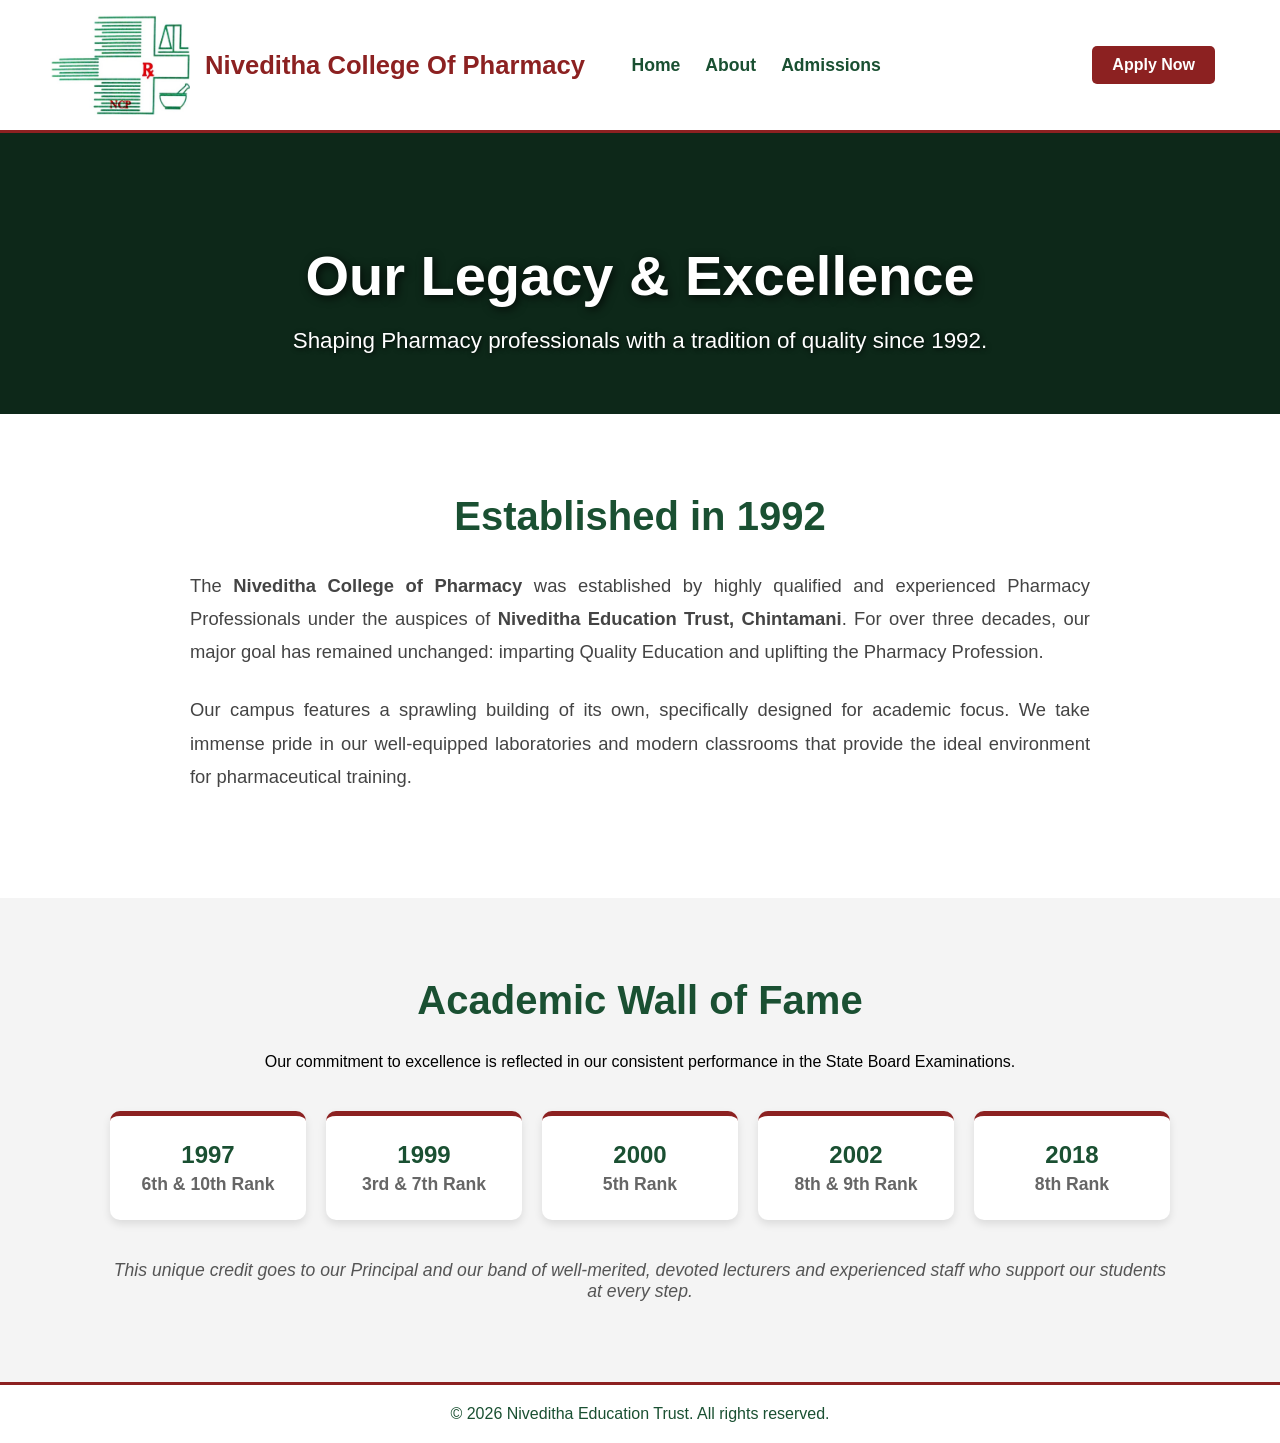
==== about.html @ 6d155085 "Added About, academic and admission sections" ====
<!DOCTYPE html>
<html lang="en">
<head>
    <meta charset="UTF-8">
    <meta name="viewport" content="width=device-width, initial-scale=1.0">
    <title>About Us - Niveditha College Of Pharmacy</title>
    <link rel="stylesheet" href="style_homepage.css">
</head>
<body>

    <header>
        <div class="logo">
            <img src="LogoActual.jpeg" alt="Niveditha College Logo" class="logo-img">
            <strong>Niveditha College Of Pharmacy</strong>
        </div>
        <nav>
            <a href="index.html">Home</a>
            <a href="about.html" class="active">About</a>
            <a href="admissions.html">Admissions</a>
        </nav>
        <div class="header-right">
            <a href="admissions.html#apply-form" class="cta-button">Apply Now</a>
        </div>
    </header>

    <main>
    <section class="hero about-bg" style="min-height: 30vh; padding: 60px 20px;">
        <div class="hero-content">
            <h1>Our Legacy & Excellence</h1>
            <p>Shaping Pharmacy professionals with a tradition of quality since 1992.</p>
        </div>
    </section>

    <section class="about-content">
        <div class="container">
            <h2>Established in 1992</h2>
            <p>
                The <strong>Niveditha College of Pharmacy</strong> was established by highly qualified and experienced Pharmacy Professionals under the auspices of <strong>Niveditha Education Trust, Chintamani</strong>. 
                For over three decades, our major goal has remained unchanged: imparting Quality Education and uplifting the Pharmacy Profession.
            </p>
            <p>
                Our campus features a sprawling building of its own, specifically designed for academic focus. We take immense pride in our well-equipped laboratories and modern classrooms that provide the ideal environment for pharmaceutical training.
            </p>
        </div>
    </section>

    <section class="achievements">
        <div class="container">
            <h2>Academic Wall of Fame</h2>
            <p>Our commitment to excellence is reflected in our consistent performance in the State Board Examinations.</p>
            
            <div class="rank-grid">
                <div class="rank-card"><strong>1997</strong><span>6th & 10th Rank</span></div>
                <div class="rank-card"><strong>1999</strong><span>3rd & 7th Rank</span></div>
                <div class="rank-card"><strong>2000</strong><span>5th Rank</span></div>
                <div class="rank-card"><strong>2002</strong><span>8th & 9th Rank</span></div>
                <div class="rank-card"><strong>2018</strong><span>8th Rank</span></div>
            </div>
            
            <p class="credit-text">
                This unique credit goes to our Principal and our band of well-merited, devoted lecturers and experienced staff who support our students at every step.
            </p>
        </div>
    </section>
</main>

    <footer>
        <p>&copy; 2026 Niveditha Education Trust. All rights reserved.</p>
    </footer>

</body>
</html>
---- style_homepage.css ----
/* Basic Reset */
* {
    margin: 0;
    padding: 0;
    box-sizing: border-box;
    font-family: 'Segoe UI', Tahoma, Geneva, Verdana, sans-serif;
}

/* Align the website and set the dark green background */
body {
    display: flex;
    flex-direction: column;
    min-height: 100vh; 
    background-color: #1a5032; /* Dark Pharmacy Green */
}

main {
    flex: 1; 
}

/* Header & Navigation */
header {
    display: flex;
    justify-content: space-between;
    align-items: center;
    padding: 15px 50px;
    background-color: #ffffff; /* Crisp White Header */
    color: #1a5032;
    border-bottom: 3px solid #8c2121; /* Red line to separate header */
    position: relative;
    gap: 20px;
}

/* 2. The Middle Slot (Links) - Replaces your absolute positioning */
header nav {
    flex: 1;            /* Takes up exactly 1/3 of the header */
    display: flex;
    justify-content: center; /* Keeps links centered in that 1/3 space */
    gap: 25px;
}

header nav a {
    color: #1a5032;
    text-decoration: none;
    font-weight: 600;
    font-size: 1.1rem;
    white-space: nowrap; /* Prevents links from wrapping to two lines */
    transition: color 0.3s ease;
    margin: 0;           /* Clean up old margins */
}

/* 3. The Right Slot (Button) */
.header-right {
    flex: 1; /* Takes up 1/3 of the header */
    display: flex;
    justify-content: flex-end; /* Pushes button to the far right */
}

/* Logo Styling */
.logo {
    display: flex;
    align-items: center;
    gap: 15px; 
    flex: 1;
}

.logo-img {
    height: 100px; 
    width: auto; 
}

.logo strong {
    font-size: 1.6rem;
    font-weight: 800;
    /*color: #1a5032; /* Green text */
    color: #8c2121;
    white-space: nowrap;
}

header a {
    color: #1a5032; /* Green links */
    text-decoration: none;
    margin: 0 15px;
    font-weight: 500;
    transition: color 0.3s ease;
}

header a:hover {
    color: #8c2121; /* Links turn deep red when hovered */
}

/* Buttons */
.cta-button {
    background-color: #8c2121; /* Deep Red accent */
    color: white;
    padding: 10px 20px;
    border-radius: 5px;
    font-weight: bold;
    text-decoration: none;
    transition: background-color 0.3s ease;
}

.cta-button:hover {
    background-color: #631515; /* Darker red on hover */
}

/* Updated Hero Section to show more of the bottom photo */
.hero {
    position: relative; /* REQUIRED: Anchors the blurred layer*/ 
    overflow: hidden;
    /* background: linear-gradient(rgba(0, 0, 0, 0.5), rgba(0, 0, 0, 0.5)), 
                url('FinalCovercrop.png');
     */
    /* background-size: cover; */
    /* PINS THE TOP OF THE IMAGE (The Sign) at the top of the box */
    
    /* background-position: top center; 
    background-repeat: no-repeat; */

    /* We keep the top padding normal, but push the bottom out significantly */
    /* This "stretches" the green background area downwards to reveal the students */
    padding: 60px 50px 450px 50px; 
    
    /* Ensures the section takes up most of the screen */
    min-height: 75vh; 
    
    display: flex;
    flex-direction: column;
    justify-content: flex-start; /* Keeps text closer to the top/middle area */
    align-items: center;
    text-align: center;
    color: #ffffff;
}

 /* This layer handles the blurred photo independently of the text*/
.hero::before {
    content: "";
    position: absolute;
    top: 0; left: 0; right: 0; bottom: 0;
    
    
    background: linear-gradient(rgba(0, 0, 0, 0.5), rgba(0, 0, 0, 0.5)), 
                url('FinalCovercrop.png');
    background-size: cover;
    background-position: top center;
    background-repeat: no-repeat;
    
    
    filter: blur(2px); 
    
    
    transform: scale(1.05); 
    

    z-index: -1; 
}

.hero h1 {
    font-size: 3.5rem;
    margin-top: 50px; /* Adjust this to move the text up or down over the sign */
    margin-bottom: 20px;
    text-shadow: 2px 2px 10px rgba(0,0,0,0.8);
}

.hero p {
    font-size: 1.4rem;
    max-width: 900px;
    margin: 0 auto;
    text-shadow: 1px 1px 5px rgba(0,0,0,0.8);
}

/* Special class for the Admissions page hero background */
.hero.admissions-bg {
    background: linear-gradient(rgba(0, 0, 0, 0.5), rgba(0, 0, 0, 0.5)), 
                url('LaboratoryGen.png');
    background-size: cover;
    background-position: center;
}

/* NEW: This completely disables the blurred homepage layer on the Admissions page */
.hero.admissions-bg::before {
    display: none;
}

/* Special background for the About page hero layer */
.hero.about-bg {
    background: linear-gradient(rgba(0, 0, 0, 0.5), rgba(0, 0, 0, 0.5)), 
                url('About.png'); /* You can swap this for a campus photo later */
    background-size: cover;
    background-position: center;
}

.hero.about-bg::before {
    display: none;
}

/* --- Academics Hero Background --- */
.hero.academics-bg::before {
    background: linear-gradient(rgba(0, 0, 0, 0.5), rgba(0, 0, 0, 0.5)), 
                url('classteaching.png'); /* Using your second cover image here */
    background-size: cover;
    background-position: center;
    filter: blur(2px); /* Keeping the subtle blur consistency */
    transform: scale(1.05);
}

/* Special background for the academics page hero layer */
/* .hero.academics-bg {
    background: linear-gradient(rgba(0, 0, 0, 0.5), rgba(0, 0, 0, 0.5)), 
                url('classteaching.png');
    background-size: cover;
    background-position: center;
} */

/* .hero.about-bg::before {
    display: none;
} */

/* Features Grid */
.features {
    display: flex;
    justify-content: space-around;
    padding: 50px;
    background-color: #1a5032; /* Match Hero Background */
    gap: 20px;
}

.card {
    background: #ffffff; /* Crisp white cards for a clean medical/academic look */
    padding: 30px;
    border-radius: 8px;
    text-align: center;
    width: 30%;
    box-shadow: 0 6px 12px rgba(0,0,0,0.2); 
}

.card h3 {
    color: #8c2121; /* Red titles on the white cards to make them pop */
    margin-bottom: 15px;
}

.card p {
    color: #333333; /* Dark grey text for easy reading */
    line-height: 1.5;
}

/* Footer */
footer {
    text-align: center;
    padding: 20px;
    background-color: #ffffff; /* White footer */
    color: #1a5032; /* Green text */
    border-top: 3px solid #8c2121; /* Red line to anchor it */
    width: 100%;
}

/* --- Responsive Fix: Prevents Overlap --- */
@media (max-width: 1200px) {
    header {
        flex-direction: column; /* Stacks everything vertically when space is tight */
        padding: 20px;
        gap: 15px;
    }
    
    .logo, header nav, .header-right {
        justify-content: center;
        text-align: center;
        flex: none; /* Disables the 1/3 slots on mobile for better stacking */
    }

    .logo-img {
        height: 60px; /* Smaller logo on small screens */
    }
}

/* --- About & Achievements Page Styling --- */
.container {
    max-width: 1100px;
    margin: 0 auto;
    padding: 0 20px;
}

.about-content {
    padding: 80px 0;
    background-color: #ffffff;
    text-align: center;
}

.about-content h2, .achievements h2 {
    color: #1a5032; /* Pharmacy Green */
    font-size: 2.5rem;
    margin-bottom: 30px;
}

.about-content p {
    text-align: justify;    /* The clean, straight edges you want */
    max-width: 900px;       /* Prevents lines from getting too long */
    margin: 0 auto 25px;    /* Centers the text block and adds space below */
    line-height: 1.8;       /* Makes it easier to read */
    color: #444;
    font-size: 1.15rem;
}

.achievements {
    padding: 80px 0;
    background-color: #f4f4f4; /* Light grey to separate from white section */
    text-align: center;
}

.rank-grid {
    display: grid;
    grid-template-columns: repeat(auto-fit, minmax(180px, 1fr));
    gap: 20px;
    margin: 40px 0;
}

.rank-card {
    background: #ffffff;
    padding: 25px;
    border-radius: 10px;
    border-top: 5px solid #8c2121; /* Red accent */
    box-shadow: 0 4px 8px rgba(0,0,0,0.1);
}

.rank-card strong {
    display: block;
    font-size: 1.5rem;
    color: #1a5032;
    margin-bottom: 5px;
}

.rank-card span {
    font-size: 1.1rem;
    color: #666;
    font-weight: 600;
}

.credit-text {
    font-style: italic;
    color: #555;
    margin-top: 30px;
    font-size: 1.1rem;
}

/* --- Extra Curricular Section --- */
.extra-curriculars {
    padding: 80px 0;
    background-color: #ffffff;
    text-align: center;
}

.section-intro {
    max-width: 800px;
    margin: 0 auto 50px;
    font-size: 1.2rem;
    color: #666;
}

.activity-grid {
    display: grid;
    grid-template-columns: repeat(auto-fit, minmax(300px, 1fr));
    gap: 30px;
    margin-top: 40px;
}

.activity-card {
    padding: 40px;
    background: #f9f9f9;
    border-radius: 12px;
    border-bottom: 4px solid #1a5032; /* Pharmacy Green accent */
    transition: transform 0.3s ease;
}

.activity-card p {
    /* The Fix: Change from justify to center */
    text-align: center; 
    
    line-height: 1.6;
    color: #444;
    font-size: 1.05rem;
    margin: 0 auto;
    
    /* This prevents the text from touching the edges of the card */
    max-width: 280px; 
}

.activity-card:hover {
    transform: translateY(-5px);
    background: #ffffff;
    box-shadow: 0 10px 20px rgba(0,0,0,0.1);
}

.activity-icon {
    font-size: 3rem;
    margin-bottom: 20px;
}

.activity-card h3 {
    color: #8c2121; /* Deep Red */
    margin-bottom: 15px;
}
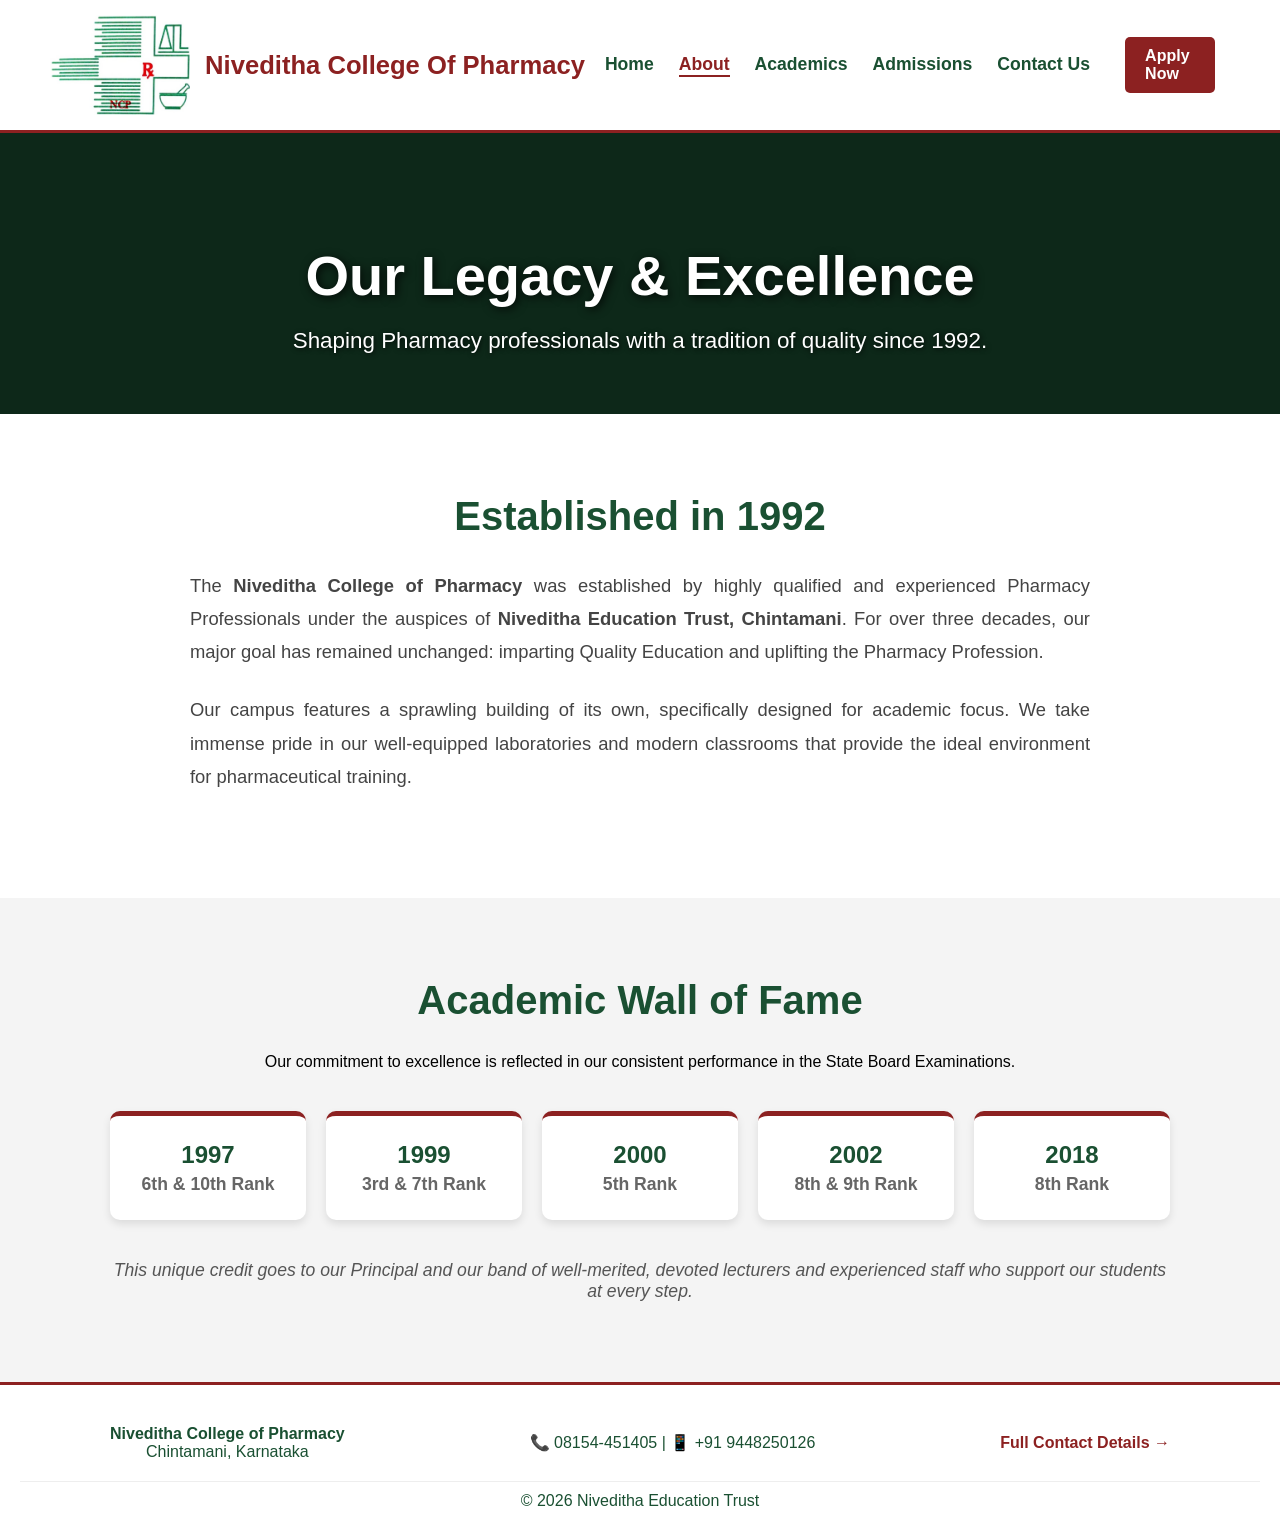
==== commit 72220337: "Launch Version: All pages complete with live maps and updated contact info" ====
--- a/about.html
+++ b/about.html
@@ -1,11 +1,13 @@
 <!DOCTYPE html>
 <html lang="en">
+
 <head>
     <meta charset="UTF-8">
     <meta name="viewport" content="width=device-width, initial-scale=1.0">
     <title>About Us - Niveditha College Of Pharmacy</title>
     <link rel="stylesheet" href="style_homepage.css">
 </head>
+
 <body>
 
     <header>
@@ -16,57 +18,87 @@
         <nav>
             <a href="index.html">Home</a>
             <a href="about.html" class="active">About</a>
+            <a href="academics.html">Academics</a>
             <a href="admissions.html">Admissions</a>
+             <a href="contact.html">Contact Us</a>
         </nav>
         <div class="header-right">
-            <a href="admissions.html#apply-form" class="cta-button">Apply Now</a>
+            <a href="contact.html" class="cta-button">Apply Now</a>
         </div>
     </header>
 
     <main>
-    <section class="hero about-bg" style="min-height: 30vh; padding: 60px 20px;">
-        <div class="hero-content">
-            <h1>Our Legacy & Excellence</h1>
-            <p>Shaping Pharmacy professionals with a tradition of quality since 1992.</p>
-        </div>
-    </section>
+        <section class="hero about-bg" style="min-height: 30vh; padding: 60px 20px;">
+            <div class="hero-content">
+                <h1>Our Legacy & Excellence</h1>
+                <p>Shaping Pharmacy professionals with a tradition of quality since 1992.</p>
+            </div>
+        </section>
 
-    <section class="about-content">
-        <div class="container">
-            <h2>Established in 1992</h2>
-            <p>
-                The <strong>Niveditha College of Pharmacy</strong> was established by highly qualified and experienced Pharmacy Professionals under the auspices of <strong>Niveditha Education Trust, Chintamani</strong>. 
-                For over three decades, our major goal has remained unchanged: imparting Quality Education and uplifting the Pharmacy Profession.
-            </p>
-            <p>
-                Our campus features a sprawling building of its own, specifically designed for academic focus. We take immense pride in our well-equipped laboratories and modern classrooms that provide the ideal environment for pharmaceutical training.
-            </p>
-        </div>
-    </section>
+        <section class="about-content">
+            <div class="container">
+                <h2>Established in 1992</h2>
+                <p>
+                    The <strong>Niveditha College of Pharmacy</strong> was established by highly qualified and
+                    experienced Pharmacy Professionals under the auspices of <strong>Niveditha Education Trust,
+                        Chintamani</strong>.
+                    For over three decades, our major goal has remained unchanged: imparting Quality Education and
+                    uplifting the Pharmacy Profession.
+                </p>
+                <p>
+                    Our campus features a sprawling building of its own, specifically designed for academic focus. We
+                    take immense pride in our well-equipped laboratories and modern classrooms that provide the ideal
+                    environment for pharmaceutical training.
+                </p>
+            </div>
+        </section>
 
-    <section class="achievements">
-        <div class="container">
-            <h2>Academic Wall of Fame</h2>
-            <p>Our commitment to excellence is reflected in our consistent performance in the State Board Examinations.</p>
-            
-            <div class="rank-grid">
-                <div class="rank-card"><strong>1997</strong><span>6th & 10th Rank</span></div>
-                <div class="rank-card"><strong>1999</strong><span>3rd & 7th Rank</span></div>
-                <div class="rank-card"><strong>2000</strong><span>5th Rank</span></div>
-                <div class="rank-card"><strong>2002</strong><span>8th & 9th Rank</span></div>
-                <div class="rank-card"><strong>2018</strong><span>8th Rank</span></div>
+        <section class="achievements">
+            <div class="container">
+                <h2>Academic Wall of Fame</h2>
+                <p>Our commitment to excellence is reflected in our consistent performance in the State Board
+                    Examinations.</p>
+
+                <div class="rank-grid">
+                    <div class="rank-card"><strong>1997</strong><span>6th & 10th Rank</span></div>
+                    <div class="rank-card"><strong>1999</strong><span>3rd & 7th Rank</span></div>
+                    <div class="rank-card"><strong>2000</strong><span>5th Rank</span></div>
+                    <div class="rank-card"><strong>2002</strong><span>8th & 9th Rank</span></div>
+                    <div class="rank-card"><strong>2018</strong><span>8th Rank</span></div>
+                </div>
+
+                <p class="credit-text">
+                    This unique credit goes to our Principal and our band of well-merited, devoted lecturers and
+                    experienced staff who support our students at every step.
+                </p>
             </div>
-            
-            <p class="credit-text">
-                This unique credit goes to our Principal and our band of well-merited, devoted lecturers and experienced staff who support our students at every step.
-            </p>
-        </div>
-    </section>
-</main>
+        </section>
+    </main>
+
+    <!-- <footer>
+        <p>&copy; 2026 Niveditha Education Trust. All rights reserved.</p>
+    </footer> -->
 
     <footer>
-        <p>&copy; 2026 Niveditha Education Trust. All rights reserved.</p>
+        <div class="footer-container"
+            style="display: flex; justify-content: space-between; align-items: center; max-width: 1100px; margin: 0 auto; padding: 20px;">
+            <div class="footer-left">
+                <strong>Niveditha College of Pharmacy</strong>
+                <p>Chintamani, Karnataka</p>
+            </div>
+            <div class="footer-center">
+                <p>📞 08154-451405 | 📱 +91 9448250126</p>
+            </div>
+            <div class="footer-right">
+                <a href="contact.html" style="color: #8c2121; text-decoration: none; font-weight: bold;">Full Contact
+                    Details →</a>
+            </div>
+        </div>
+        <div class="footer-bottom" style="text-align: center; border-top: 1px solid #eee; padding: 10px;">
+            <p>&copy; 2026 Niveditha Education Trust</p>
+        </div>
     </footer>
 
 </body>
+
 </html>
--- a/style_homepage.css
+++ b/style_homepage.css
@@ -122,7 +122,7 @@
     padding: 60px 50px 450px 50px; 
     
     /* Ensures the section takes up most of the screen */
-    min-height: 75vh; 
+    min-height: 70vh; 
     
     display: flex;
     flex-direction: column;
@@ -398,4 +398,72 @@
 .activity-card h3 {
     color: #8c2121; /* Deep Red */
     margin-bottom: 15px;
+}
+
+/* --- Library Section Styling --- */
+.library-highlight {
+    background-color: #ffffff; /* White to contrast with the Grey Labs section */
+    padding: 20px 50px;
+}
+
+/* Reuses the same responsive logic as the Labs */
+@media (max-width: 900px) {
+    .library-highlight .container {
+        flex-direction: column-reverse; /* Stacks text on top of image on mobile */
+    }
+}
+
+/* --- Lab Highlight & Divider --- */
+.lab-highlight {
+    /* This creates the white dividing line */
+    border-bottom: 2px solid #ffffff; 
+}
+
+/* Ensure the text inside is styled correctly */
+.lab-highlight h2 {
+    color: #1a5032;
+    margin-bottom: 20px;
+}
+
+/* --- Contact Page Specifics --- */
+.hero.contact-bg::before {
+    background: linear-gradient(rgba(0, 0, 0, 0.5), rgba(0, 0, 0, 0.5)), 
+                url('Contact.png'); /* Or any campus image */
+    background-size: cover;
+    background-position: center;
+    filter: blur(2px);
+    transform: scale(1.05);
+}
+
+.contact-section {
+    padding: 80px 0;
+    background-color: #ffffff;
+}
+
+.contact-wrapper {
+    display: flex;
+    gap: 60px;
+    align-items: flex-start;
+}
+
+.contact-info, .contact-form {
+    flex: 1;
+}
+
+.contact-info h3, .contact-form h3 {
+    color: #1a5032; /* Pharmacy Green */
+    margin-bottom: 25px;
+    font-size: 1.8rem;
+}
+
+/* Responsive Fix */
+@media (max-width: 900px) {
+    .contact-wrapper {
+        flex-direction: column;
+    }
+}
+
+header nav a.active {
+    color: #8c2121; /* Deep Red to match your theme */
+    border-bottom: 2px solid #8c2121;
 }
